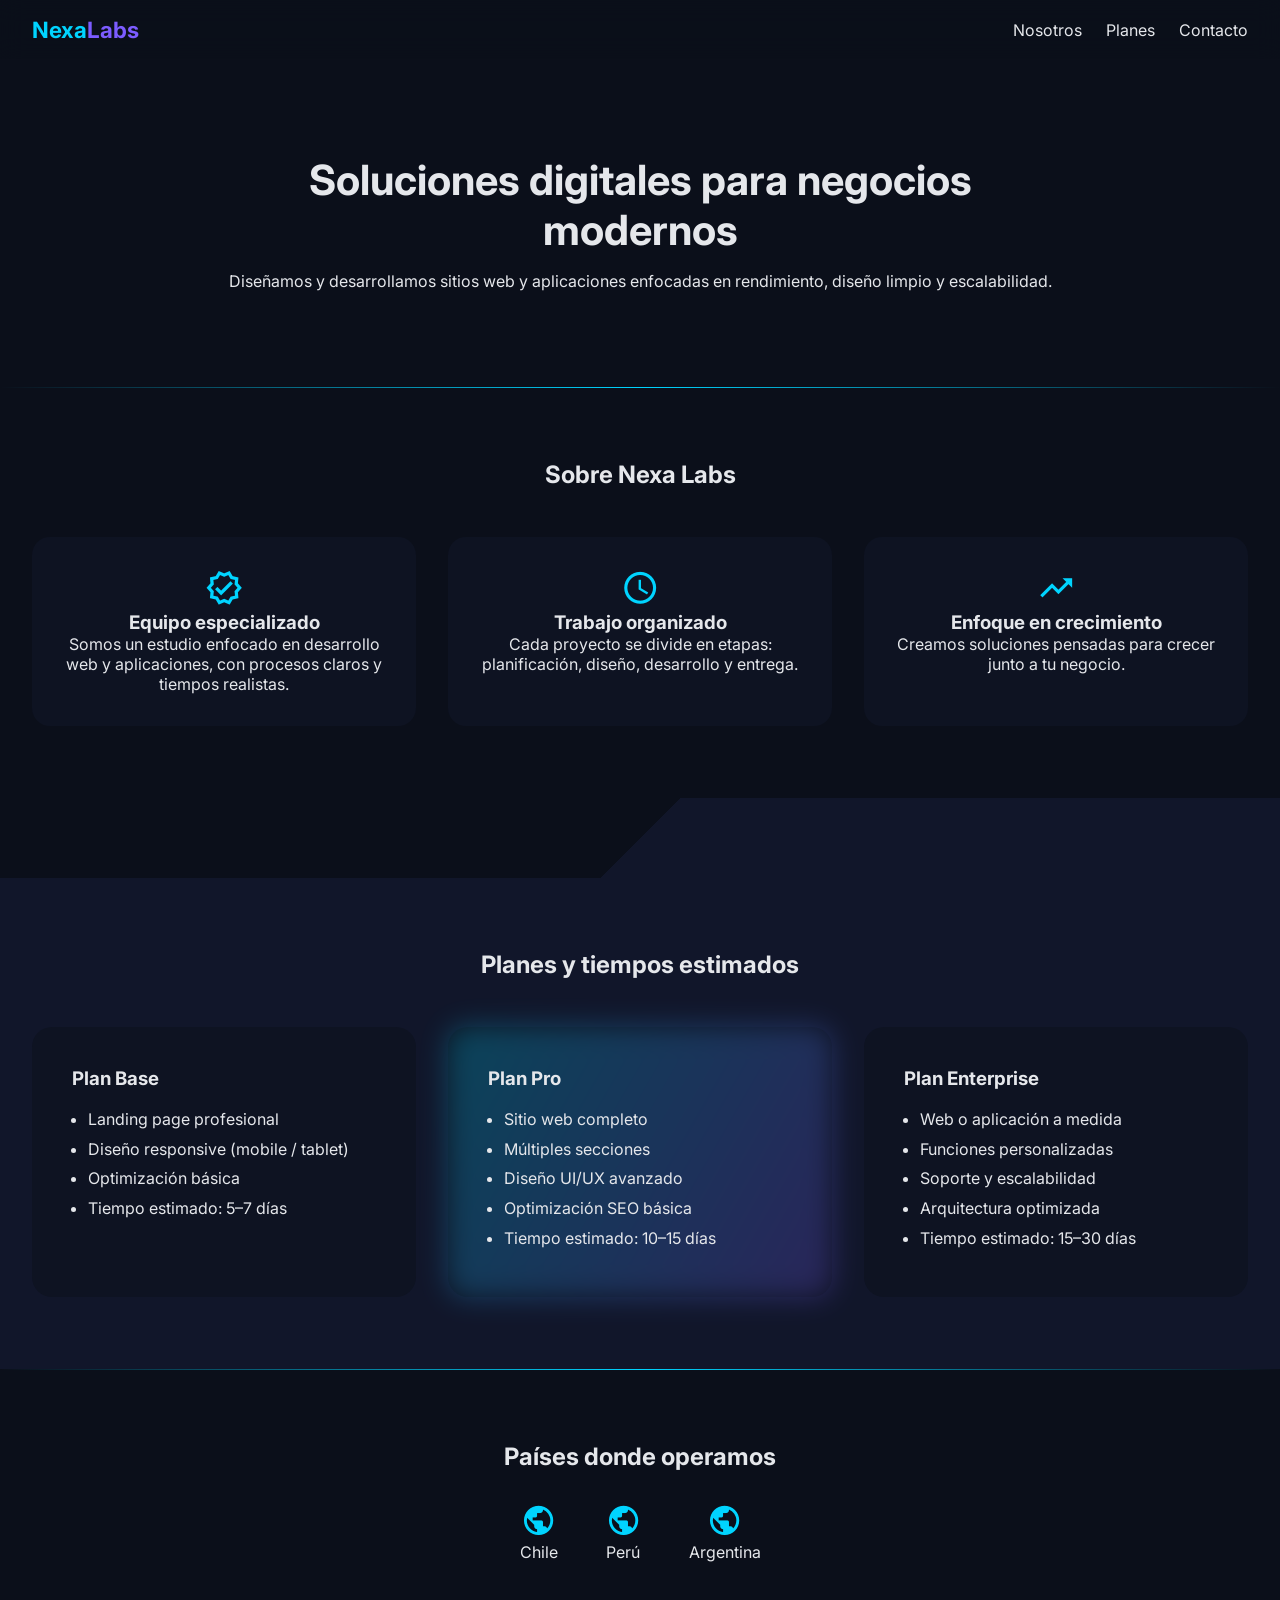
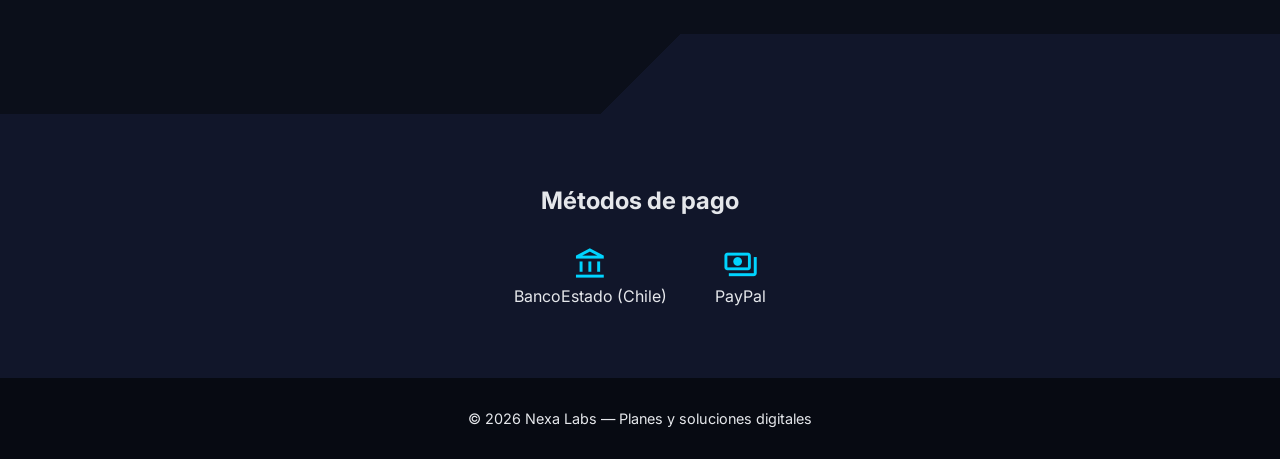
==== index.html @ e004b11e "Create" ====
<!DOCTYPE html>
<html lang="es">
<head>
  <meta charset="UTF-8" />
  <meta name="viewport" content="width=device-width, initial-scale=1.0"/>
  <title>Nexa Labs</title>

  <link href="https://fonts.googleapis.com/css2?family=Inter:wght@300;400;600;700&display=swap" rel="stylesheet">
  <link href="https://fonts.googleapis.com/icon?family=Material+Icons+Outlined" rel="stylesheet">

  <link rel="stylesheet" href="css/styles.css">
</head>
<body>

<!-- Topbar -->
<header class="topbar">
  <div class="logo">
    <span class="logo-primary">Nexa</span><span class="logo-secondary">Labs</span>
  </div>

  <nav class="nav">
    <a href="About/">Nosotros</a>
    <a href="Plans">Planes</a>
    <a href="Contact">Contacto</a>
  </nav>

  <div class="menu-toggle" id="menuToggle">
    <span class="material-icons-outlined">menu</span>
  </div>
</header>

<!-- Hero -->
<section class="hero">
  <h1>Soluciones digitales para negocios modernos</h1>
  <p>
    Diseñamos y desarrollamos sitios web y aplicaciones enfocadas en rendimiento,
    diseño limpio y escalabilidad.
  </p>
</section>

<!-- Divider -->
<div class="divider"></div>

<!-- About -->
<section id="about" class="section">
  <h2>Sobre Nexa Labs</h2>

  <div class="about-grid">
    <div class="about-card">
      <span class="material-icons-outlined">verified</span>
      <h3>Equipo especializado</h3>
      <p>
        Somos un estudio enfocado en desarrollo web y aplicaciones,
        con procesos claros y tiempos realistas.
      </p>
    </div>

    <div class="about-card">
      <span class="material-icons-outlined">schedule</span>
      <h3>Trabajo organizado</h3>
      <p>
        Cada proyecto se divide en etapas: planificación, diseño,
        desarrollo y entrega.
      </p>
    </div>

    <div class="about-card">
      <span class="material-icons-outlined">trending_up</span>
      <h3>Enfoque en crecimiento</h3>
      <p>
        Creamos soluciones pensadas para crecer junto a tu negocio.
      </p>
    </div>
  </div>
</section>

<!-- Divider angled -->
<div class="divider angled"></div>

<!-- Plans -->
<section id="plans" class="section alt">
  <h2>Planes y tiempos estimados</h2>

  <div class="plans">
    <div class="plan-card">
      <h3>Plan Base</h3>
      <ul>
        <li>Landing page profesional</li>
        <li>Diseño responsive (mobile / tablet)</li>
        <li>Optimización básica</li>
        <li>Tiempo estimado: 5–7 días</li>
      </ul>
    </div>

    <div class="plan-card featured">
      <h3>Plan Pro</h3>
      <ul>
        <li>Sitio web completo</li>
        <li>Múltiples secciones</li>
        <li>Diseño UI/UX avanzado</li>
        <li>Optimización SEO básica</li>
        <li>Tiempo estimado: 10–15 días</li>
      </ul>
    </div>

    <div class="plan-card">
      <h3>Plan Enterprise</h3>
      <ul>
        <li>Web o aplicación a medida</li>
        <li>Funciones personalizadas</li>
        <li>Soporte y escalabilidad</li>
        <li>Arquitectura optimizada</li>
        <li>Tiempo estimado: 15–30 días</li>
      </ul>
    </div>
  </div>
</section>

<!-- Divider -->
<div class="divider"></div>

<!-- Coverage -->
<section class="section">
  <h2>Países donde operamos</h2>

  <div class="coverage">
    <div class="coverage-item">
      <span class="material-icons-outlined">public</span>
      <p>Chile</p>
    </div>
    <div class="coverage-item">
      <span class="material-icons-outlined">public</span>
      <p>Perú</p>
    </div>
    <div class="coverage-item">
      <span class="material-icons-outlined">public</span>
      <p>Argentina</p>
    </div>
  </div>
</section>

<!-- Divider angled -->
<div class="divider angled"></div>

<!-- Payments -->
<section class="section alt">
  <h2>Métodos de pago</h2>

  <div class="payments">
    <div class="payment-item">
      <span class="material-icons-outlined">account_balance</span>
      <p>BancoEstado (Chile)</p>
    </div>
    <div class="payment-item">
      <span class="material-icons-outlined">payments</span>
      <p>PayPal</p>
    </div>
  </div>
</section>

<!-- Footer -->
<footer id="contact" class="footer">
  <p>© 2026 Nexa Labs — Planes y soluciones digitales</p>
</footer>

<script src="js/main.js"></script>
</body>
</html>
---- css/styles.css ----
:root {
  --bg-main: #0b0f1a;
  --bg-alt: #11162a;
  --bg-soft: #0e1322;
  --text-main: #e5e7eb;
  --accent-blue: #00d4ff;
  --accent-purple: #7c5cff;
  --ease: cubic-bezier(0.4, 0, 0.2, 1);
}

* {
  margin: 0;
  padding: 0;
  box-sizing: border-box;
  font-family: "Inter", sans-serif;
}

body {
  background: var(--bg-main);
  color: var(--text-main);
}

/* Topbar */
.topbar {
  position: sticky;
  top: 0;
  backdrop-filter: blur(12px);
  background: rgba(11, 15, 26, 0.8);
  display: flex;
  justify-content: space-between;
  align-items: center;
  padding: 1rem 2rem;
  z-index: 100;
}

.logo {
  font-weight: 700;
  font-size: 1.4rem;
}

.logo-primary { color: var(--accent-blue); }
.logo-secondary { color: var(--accent-purple); }

.nav {
  display: flex;
  gap: 1.5rem;
}

.nav a {
  position: relative;
  transition: color 0.25s var(--ease);
}

.nav a::after {
  content: "";
  position: absolute;
  left: 0;
  bottom: -6px;
  width: 0%;
  height: 2px;
  background: linear-gradient(90deg, var(--accent-blue), var(--accent-purple));
  transition: width 0.3s var(--ease);
}

.nav a:hover::after {
  width: 100%;
}

.nav a:hover {
  color: var(--accent-blue);
}

.nav:active {
  color: var(--text-main) ;
  text-decoration: none;
}

/* Hero */
.hero {
  padding: 6rem 2rem;
  text-align: center;
  max-width: 900px;
  margin: auto;
}

.hero h1 {
  font-size: 2.6rem;
  margin-bottom: 1rem;
}

a {
  color: inherit;
  text-decoration: none;
}

/* Dividers */
.divider {
  height: 1px;
  background: linear-gradient(90deg, transparent, var(--accent-blue), transparent);
}

.divider.angled {
  height: 80px;
  background: linear-gradient(135deg, var(--bg-main) 50%, var(--bg-alt) 50%);
}

/* Sections */
.section {
  padding: 4.5rem 2rem;
  text-align: center;
}

.section.alt {
  background: var(--bg-alt);
}

/* About */
.about-grid {
  display: grid;
  gap: 2rem;
  grid-template-columns: repeat(auto-fit, minmax(260px, 1fr));
  margin-top: 3rem;
}

.about-card {
  background: var(--bg-soft);
  padding: 2rem;
  border-radius: 18px;
}

.about-card span {
  font-size: 2.4rem;
  color: var(--accent-blue);
}

/* Plans */
.plans {
  display: grid;
  gap: 2rem;
  grid-template-columns: repeat(auto-fit, minmax(280px, 1fr));
  margin-top: 3rem;
}

.plan-card {
  background: var(--bg-soft);
  padding: 2.5rem;
  border-radius: 20px;
  text-align: left;
}

.plan-card.featured {
  position: relative;
}

.plan-card.featured::before {
  content: "";
  position: absolute;
  inset: -1px;
  border-radius: 20px;
  background: linear-gradient(
    120deg,
    var(--accent-blue),
    var(--accent-purple)
  );
  opacity: 0.25;
  filter: blur(14px);
  z-index: -1;
}


.plan-card ul {
  margin-top: 1.2rem;
  padding-left: 1rem;
}

.plan-card li {
  margin-bottom: 0.6rem;
}

/* Coverage & Payments */
.coverage, .payments {
  display: flex;
  justify-content: center;
  gap: 3rem;
  flex-wrap: wrap;
  margin-top: 2rem;
}

.coverage-item, .payment-item {
  text-align: center;
}

.coverage-item span,
.payment-item span {
  font-size: 2.2rem;
  color: var(--accent-blue);
}

/* Footer */
.footer {
  background: #070a12;
  padding: 2rem;
  text-align: center;
  font-size: 0.9rem;
}

/* Responsive */
.menu-toggle {
  display: none;
}

@media (max-width: 768px) {
  .nav {
    display: none;
  }

  .menu-toggle {
    display: block;
    cursor: pointer;
  }

  .hero h1 {
    font-size: 1.9rem;
  }
}

.reveal {
  opacity: 0;
  transform: translateY(30px);
  transition: all 0.8s var(--ease);
}

.reveal.visible {
  opacity: 1;
  transform: translateY(0);
}

/* Hero más pequeño para subpáginas */
.hero-small {
  padding: 4.5rem 2rem;
  max-width: 800px;
}

/* Proceso */
.process {
  display: grid;
  gap: 2.5rem;
  grid-template-columns: repeat(auto-fit, minmax(240px, 1fr));
  margin-top: 3rem;
}

.process-step {
  background: var(--bg-soft);
  padding: 2rem;
  border-radius: 18px;
  transition: transform 0.35s var(--ease), box-shadow 0.35s var(--ease);
}

.process-step:hover {
  transform: translateY(-6px);
  box-shadow: 0 12px 30px rgba(0, 212, 255, 0.08);
}

.process-step span {
  font-size: 2.4rem;
  color: var(--accent-blue);
  margin-bottom: 0.6rem;
}

/* Precios */
.price {
  margin: 1rem 0;
  font-weight: 600;
  color: var(--accent-blue);
  line-height: 1.5;
}

/* Contacto */
.contact-box {
  max-width: 600px;
  margin: 2.5rem auto 0;
  background: var(--bg-soft);
  padding: 2.5rem;
  border-radius: 20px;
}

.contact-methods {
  display: flex;
  justify-content: center;
  gap: 3rem;
  margin-top: 2rem;
  flex-wrap: wrap;
}

.contact-methods span {
  font-size: 2rem;
  color: var(--accent-purple);
}

.note {
  margin-top: 2rem;
  font-size: 0.9rem;
  opacity: 0.7;
}

.contact-item {
  text-align: center;
}

.contact-item a {
  color: var(--text-main);
  text-decoration: none;
  font-weight: 500;
  transition: color 0.25s var(--ease);
}

.contact-item a:hover {
  color: var(--accent-blue);
}

/* 404 SECTION (NORMAL PAGE STYLE) */
.error-section {
  padding: 140px 0 100px;
  text-align: center;
}

.error-content {
  max-width: 560px;
  margin: 0 auto;
  animation: fadeUp 0.7s ease forwards;
}

.error-code {
  font-size: clamp(90px, 15vw, 140px);
  font-weight: 800;
  line-height: 1;
  margin-bottom: 12px;
  background: linear-gradient(
    135deg,
    var(--accent-blue),
    var(--accent-purple)
  );
  -webkit-background-clip: text;
  -webkit-text-fill-color: transparent;
}

.error-content h2 {
  font-size: 28px;
  margin-bottom: 14px;
}

.error-content p {
  color: var(--text-muted);
  margin-bottom: 36px;
  line-height: 1.6;
}
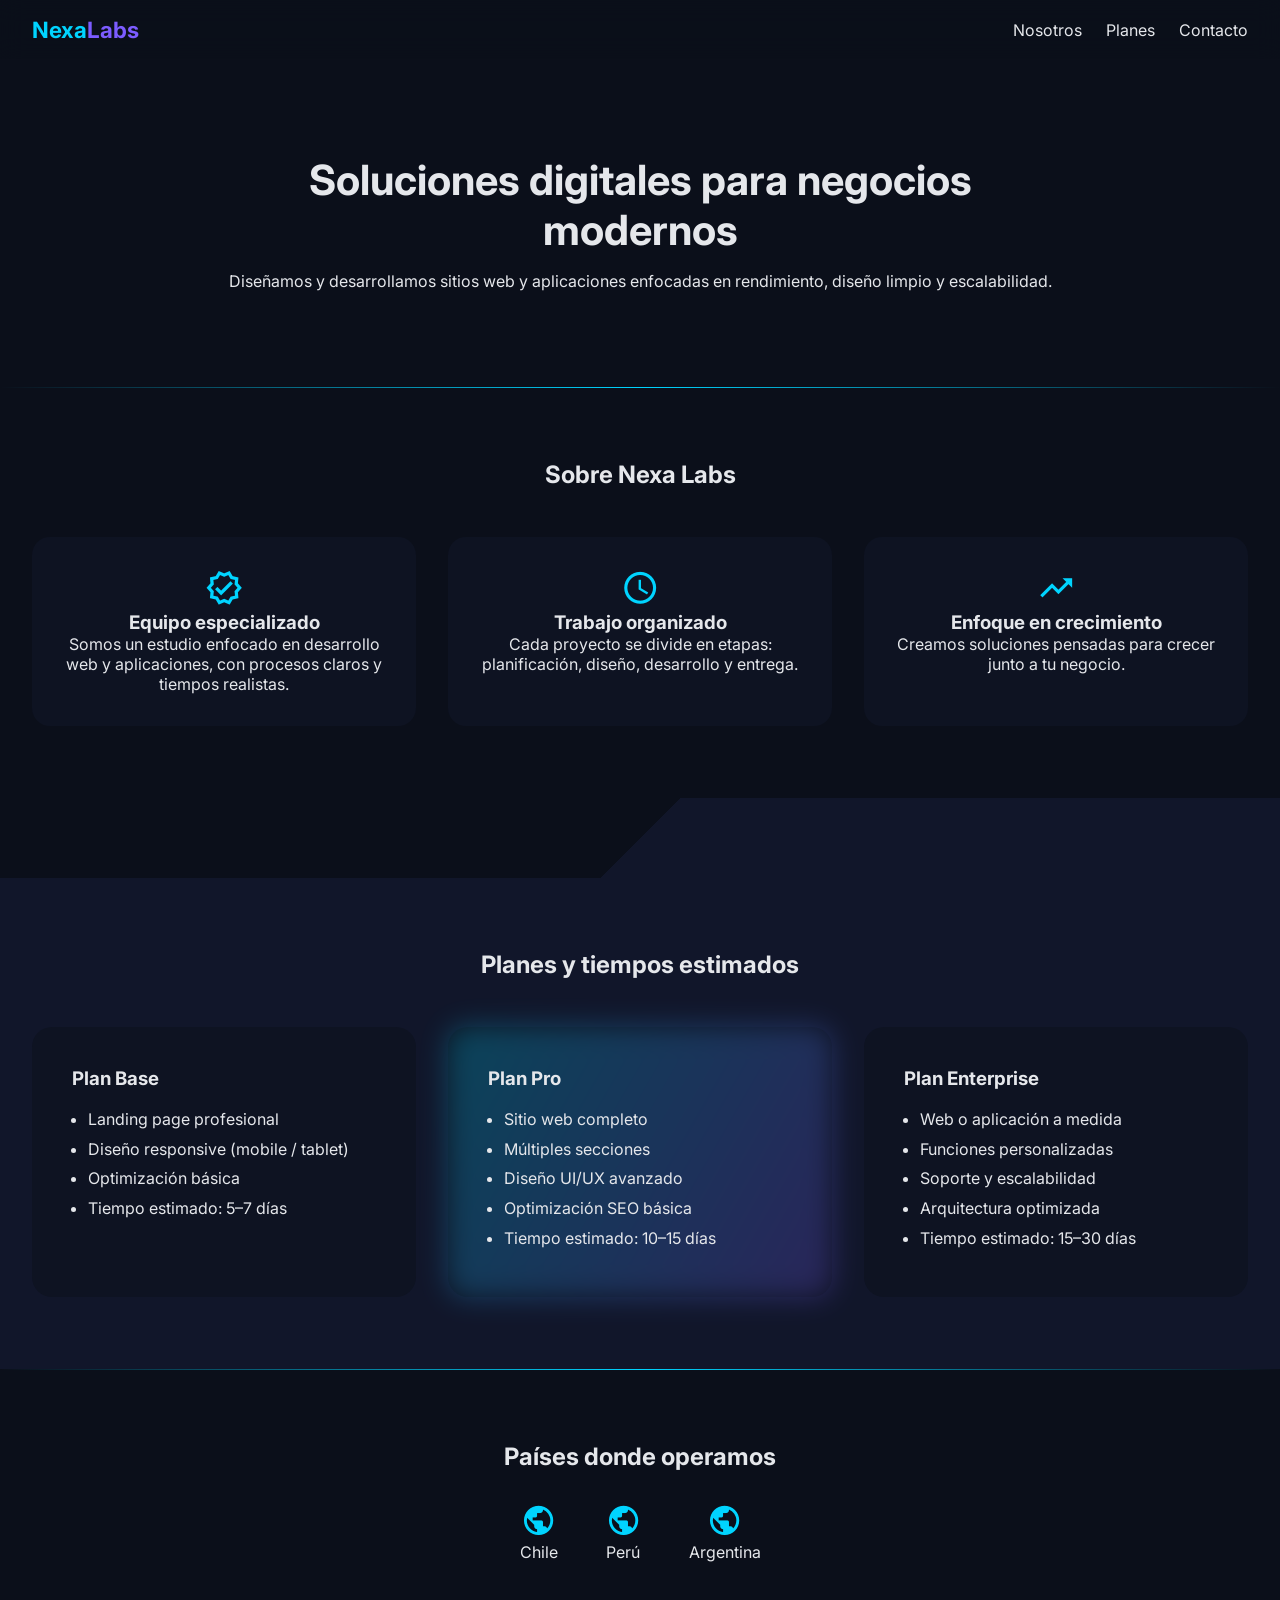
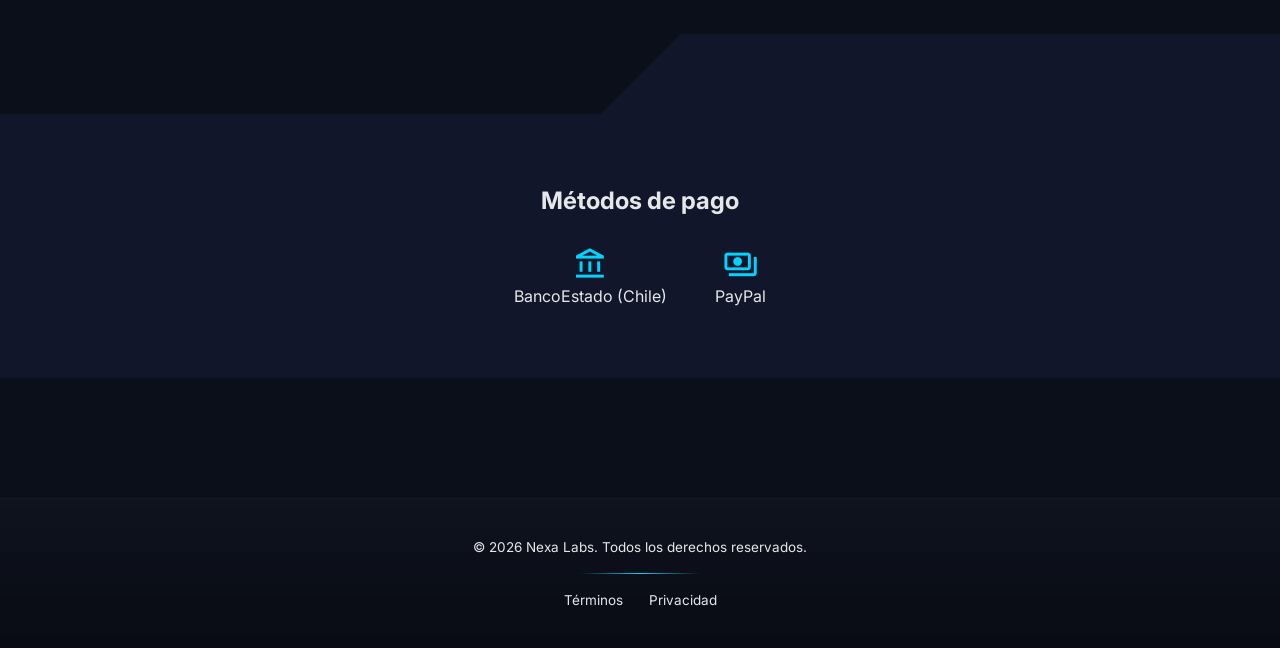
==== commit 5383c15f: "UPD" ====
--- a/index.html
+++ b/index.html
@@ -3,7 +3,29 @@
 <head>
   <meta charset="UTF-8" />
   <meta name="viewport" content="width=device-width, initial-scale=1.0"/>
-  <title>Nexa Labs</title>
+  <!-- Primary Meta Tags -->
+<title>Nexa Labs</title>
+<meta name="title" content="Nexa Labs - Desarrollo Web y Apps">
+<meta name="description" content="Desarrollo de sitios web y aplicaciones modernas para emprendimientos y negocios en Chile, Perú y Argentina.">
+<meta name="keywords" content="desarrollo web, diseño web, apps, software, nexalabs, nexateamx">
+<meta name="author" content="Nexa Labs">
+<meta name="robots" content="index, follow">
+<meta name="language" content="es">
+
+<!-- Open Graph / Facebook -->
+<meta property="og:type" content="website">
+<meta property="og:url" content="https://nexaweb.shop/">
+<meta property="og:title" content="Nexa Labs - Desarrollo Web y Apps">
+<meta property="og:description" content="Creamos soluciones digitales modernas para negocios y emprendimientos.">
+
+<!-- Twitter -->
+<meta property="twitter:card" content="summary_large_image">
+<meta property="twitter:url" content="https://nexaweb.shop/">
+<meta property="twitter:title" content="Nexa Labs - Desarrollo Web y Apps">
+<meta property="twitter:description" content="Webs y aplicaciones modernas, rápidas y profesionales.">
+
+<!-- Favicon -->
+<link rel="icon" type="image/png" href="Assets/Images/Icon.png">
 
   <link href="https://fonts.googleapis.com/css2?family=Inter:wght@300;400;600;700&display=swap" rel="stylesheet">
   <link href="https://fonts.googleapis.com/icon?family=Material+Icons+Outlined" rel="stylesheet">
@@ -158,10 +180,23 @@
   </div>
 </section>
 
-<!-- Footer -->
-<footer id="contact" class="footer">
-  <p>© 2026 Nexa Labs — Planes y soluciones digitales</p>
+<footer class="site-footer">
+  <div class="container footer-content">
+    <p class="copyright">
+      © 2026 Nexa Labs. Todos los derechos reservados.
+    </p>
+
+    <div class="footer-divider"></div>
+
+    <nav class="footer-links">
+      <a href="Terms-of-Services/">Términos</a>
+      <a href="Privacy-Policy/">Privacidad</a>
+    </nav>
+
+  </div>
 </footer>
+
+
 
 <script src="js/main.js"></script>
 </body>
--- a/css/styles.css
+++ b/css/styles.css
@@ -196,13 +196,120 @@
   color: var(--accent-blue);
 }
 
-/* Footer */
-.footer {
-  background: #070a12;
-  padding: 2rem;
-  text-align: center;
-  font-size: 0.9rem;
-}
+/* FOOTER MINIMAL */
+.site-footer {
+  margin-top: 120px;
+  padding: 40px 0;
+  background: linear-gradient(
+    to bottom,
+    rgba(255, 255, 255, 0.015),
+    rgba(0, 0, 0, 0.25)
+  );
+  border-top: 1px solid rgba(255, 255, 255, 0.06);
+}
+
+.footer-content {
+  display: flex;
+  flex-direction: column;
+  align-items: center;
+  text-align: center;
+  gap: 18px;
+}
+
+/* Copy */
+.footer-content p {
+  font-size: 13.5px;
+  color: var(--text-muted);
+}
+
+/* Divider */
+.footer-divider {
+  width: 120px;
+  height: 1px;
+  background: linear-gradient(
+    to right,
+    transparent,
+    var(--accent-blue),
+    transparent
+  );
+}
+
+/* Links */
+.footer-links {
+  display: flex;
+  gap: 26px;
+}
+
+.footer-links a {
+  font-size: 13.5px;
+  color: var(--text-muted);
+  text-decoration: none;
+  position: relative;
+  transition: color 0.25s var(--ease);
+}
+
+.footer-links a::after {
+  content: "";
+  position: absolute;
+  left: 0;
+  bottom: -4px;
+  width: 0;
+  height: 1px;
+  background: var(--accent-blue);
+  transition: width 0.25s var(--ease);
+}
+
+.footer-links a:hover {
+  color: var(--accent-blue);
+}
+
+.footer-links a:hover::after {
+  width: 100%;
+}
+
+/* Mobile */
+@media (max-width: 480px) {
+  .footer-links {
+    gap: 18px;
+  }
+}
+
+/* LEGAL PAGES */
+.legal-section {
+  padding: 140px 0 100px;
+}
+
+.legal-content {
+  max-width: 820px;
+  margin: 0 auto;
+}
+
+.legal-content h1 {
+  font-size: clamp(32px, 5vw, 44px);
+  margin-bottom: 6px;
+}
+
+.legal-updated {
+  color: var(--text-muted);
+  font-size: 14px;
+  margin-bottom: 40px;
+}
+
+.legal-content section {
+  margin-bottom: 32px;
+}
+
+.legal-content h2 {
+  font-size: 20px;
+  margin-bottom: 10px;
+}
+
+.legal-content p {
+  color: var(--text-muted);
+  line-height: 1.7;
+  font-size: 15.5px;
+}
+
 
 /* Responsive */
 .menu-toggle {
@@ -354,3 +461,4 @@
   margin-bottom: 36px;
   line-height: 1.6;
 }
+
